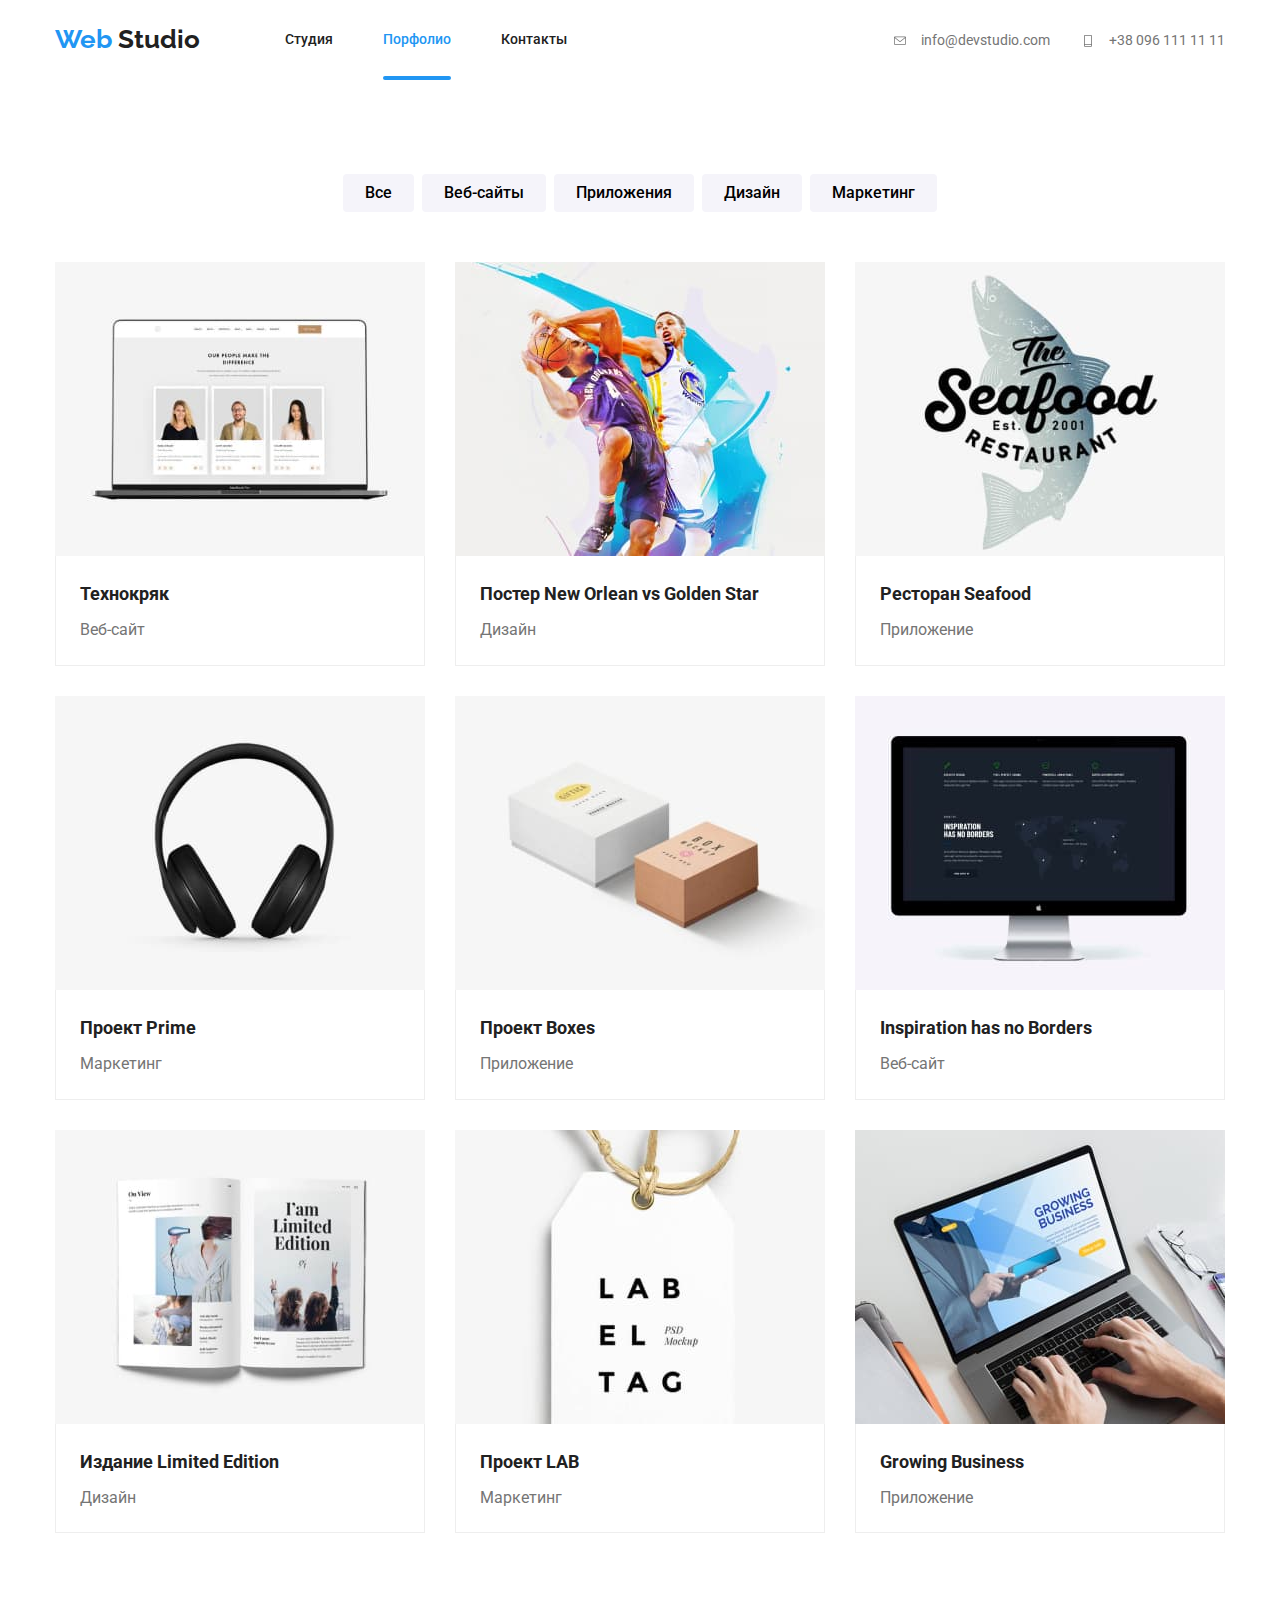
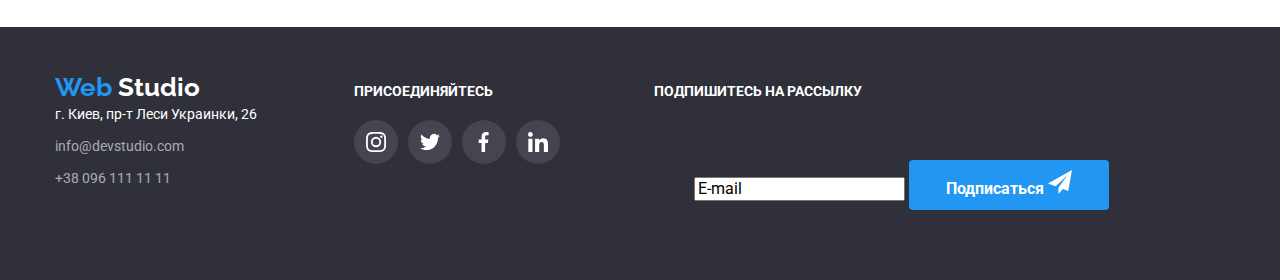
==== portfolio.html @ 16ce2cc9 "part-1" ====
<!DOCTYPE html>
<html lang="ru">
<head>
  <meta charset="UTF-8">
  <meta name="viewport" content="width=device-width, initial-scale=1.0">
  <title>Portfolio</title>
  <link href="https://fonts.googleapis.com/css2?family=Raleway:wght@700&family=Roboto:wght@400;500;700;900&display=swap" rel="stylesheet">
  <link rel="stylesheet" href="https://cdnjs.cloudflare.com/ajax/libs/modern-normalize/0.6.0/modern-normalize.min.css">
  <link rel="stylesheet" href="./css/styles.css">
</head>
<body>
  <header class="header-container">
    <nav class="container">
      <div class="navigator">
        <a href="/" class="logo">
          <span class="logo-web">Web</span>
          <span class="logo-studio">Studio</span>
        </a>
          <ul class="site-nav">
            <li class="item">
              <a href="./index.html" class="link">Студия</a>
            </li>
            <li class="item">
              <a href="./portfolio.html" class="link current">Порфолио</a>
            </li>
            <li class="item">
              <a href="" class="link">Контакты</a>
            </li>
          </ul>
          <ul class="site-contacts">
            <li class="item">
              <!--<img src="image/mail.svg" alt="" />-->
              <a href="mailto:info@devstudio.com" class="link">
                <svg class="site-contacts-icon" width="16px" height="12px">
                  <use href="./image/sprites_l.svg#icon-mail_l"></use>
                </svg>
                info@devstudio.com</a>
            </li>
            <li class="item">
              <!--<img src="image/tel.svg" alt="" />-->
              <a href="tel:+380961111111" class="link">
                <svg class="site-contacts-icon" width="16px" height="12px">
                  <use href="./image/sprites_l.svg#icon-tel_l"></use>
                </svg>
                +38 096 111 11 11</a>
            </li>
          </ul>
        </div>
      </nav>
   </header>
  <main class="container">
    <section class="section">
        <ul class="portfolio-button">
      <li class="item"><button type="button" class="button-portfolio">Все</button></li>
      <li class="item"><button type="button" class="button-portfolio">Веб-сайты</button></li>
      <li class="item"><button type="button" class="button-portfolio">Приложения</button></li>
      <li class="item"><button type="button" class="button-portfolio">Дизайн</button></li>
      <li class="item"><button type="button" class="button-portfolio">Маркетинг</button></li>
        </ul>
        <ul class="portfolio-container">
          <li class="portfolio-list-item">
              <a href="" class="portfolio">
                <div class="portfolio-project">
                  <img class="portfolio-list-image" src="./image/project1_l.jpg" alt="">
                  <div class="portfolio-action">
                    <p class="portfolio-list-content">
                Технокряк это современная площадка распространения коронавируса. Компании используют эту платформу для цифрового шпионажа и атак на защищённые сервера конкурентов.
                    </p>
                  </div>
                </div>
            <div class="card-content">
              <h3 class="portfolio-list-title">Технокряк</h3>
              <p class="portfolio-list-text">Веб-сайт</p>
            </div>
          </a>
          </li>
          <li class="portfolio-list-item">
            <a href="" class="portfolio">
              <div class="portfolio-project">
                <img class="portfolio-list-image" src="image/project2_l.jpg" alt="" />
                <div class="portfolio-action">
                  <p class="portfolio-list-content">
                Технокряк это современная площадка распространения коронавируса. Компании используют эту платформу для цифрового шпионажа и атак на защищённые сервера конкурентов.
                  </p>
                </div>
              </div>
            <div class="card-content">
              <h3 class="portfolio-list-title">Постер New Orlean vs Golden Star</h3>
              <p class="portfolio-list-text">Дизайн</p>
            </div>
          </a>
          </li>
        <li class="portfolio-list-item">
          <a href="" class="portfolio">
            <div class="portfolio-project">
                <img  class="portfolio-list-image" src="image/project3_l.jpg" alt="" />
                <div class="portfolio-action">
                  <p class="portfolio-list-content">
                Технокряк это современная площадка распространения коронавируса. Компании используют эту платформу для цифрового шпионажа и атак на защищённые сервера конкурентов.
                  </p>
                </div>
            </div>
            <div class="card-content">
              <h3 class="portfolio-list-title">Ресторан Seafood</h3>
              <p class="portfolio-list-text">Приложение</p>
           </div>
          </a>
        </li>
        <li class="portfolio-list-item">
          <a href="" class="portfolio">
            <div class="portfolio-project">
                <img class="portfolio-list-image" src="image/project4_l.jpg" alt="" />
                <div class="portfolio-action">
                  <p class="portfolio-list-content">
                Технокряк это современная площадка распространения коронавируса. Компании используют эту платформу для цифрового шпионажа и атак на защищённые сервера конкурентов.
                  </p>
                </div>
            </div>
            <div class="card-content">
              <h3 class="portfolio-list-title">Проект Prime</h3>
              <p class="portfolio-list-text">Маркетинг</p>
            </div>
          </a>
        </li>
        <li class="portfolio-list-item">
          <a href="" class="portfolio">
            <div class="portfolio-project">
              <img class="portfolio-list-image" src="image/project5_l.jpg" alt="" />
              <div class="portfolio-action">
                <p class="portfolio-list-content">
                Технокряк это современная площадка распространения коронавируса. Компании используют эту платформу для цифрового шпионажа и атак на защищённые сервера конкурентов.
                </p>
              </div>
            </div>
            <div class="card-content">
              <h3 class="portfolio-list-title">Проект Boxes</h3>
              <p class="portfolio-list-text">Приложение</p>
            </div>
          </a>
        </li>
        <li class="portfolio-list-item">
          <a href="" class="portfolio">
            <div class="portfolio-project">
              <img class="portfolio-list-image" src="image/project6_l.jpg" alt="" />
              <div class="portfolio-action">
                <p class="portfolio-list-content">
                Технокряк это современная площадка распространения коронавируса. Компании используют эту платформу для цифрового шпионажа и атак на защищённые сервера конкурентов.
                </p>
              </div>
            </div>
            <div class="card-content">
              <h3 class="portfolio-list-title">Inspiration has no Borders</h3>
              <p class="portfolio-list-text">Веб-сайт</p>
            </div>
          </a>
        </li>
        <li class="portfolio-list-item">
          <a href="" class="portfolio">
            <div class="portfolio-project">
              <img class="portfolio-list-image" src="image/project7_l.jpg" alt="" />
              <div class="portfolio-action">
                <p class="portfolio-list-content">
                Технокряк это современная площадка распространения коронавируса. Компании используют эту платформу для цифрового шпионажа и атак на защищённые сервера конкурентов.
                </p>
              </div>
            </div> 
            <div class="card-content">
              <h3 class="portfolio-list-title">Издание Limited Edition</h3>
              <p class="portfolio-list-text">Дизайн</p>
            </div>
          </a>
        </li>
        <li class="portfolio-list-item">
          <a href="" class="portfolio">
            <div class="portfolio-project">
              <img class="portfolio-list-image" src="image/project8_l.jpg" alt="" />
              <div class="portfolio-action">
                <p class="portfolio-list-content">
                Технокряк это современная площадка распространения коронавируса. Компании используют эту платформу для цифрового шпионажа и атак на защищённые сервера конкурентов.
                </p>
              </div>
            </div>
            <div class="card-content">
              <h3 class="portfolio-list-title">Проект LAB</h3>
              <p class="portfolio-list-text">Маркетинг</p>
            </div>
          </a>
        </li>
        <li class="portfolio-list-item">
          <a href="" class="portfolio">
            <div class="portfolio-project">
              <img class="portfolio-list-image" src="image/project9_l.jpg" alt="" />
              <div class="portfolio-action">
                <p class="portfolio-list-content">
                Технокряк это современная площадка распространения коронавируса. Компании используют эту платформу для цифрового шпионажа и атак на защищённые сервера конкурентов.
                </p>
              </div>
            </div>
            <div class="card-content">
              <h3 class="portfolio-list-title">Growing Business</h3>
              <p class="portfolio-list-text">Приложение</p>
            </div>
          </a>
        </li>
      </ul>
    </section>
  </main>
  <footer class="page-footer">
    <div class="container">
      <div class="logo-contacts">
       <a href="/" class="logo-foot">
       <span class="logo-web-foot">Web</span>
       <span class="logo-studio-foot">Studio</span>
       </a>
         <address>
          <ul>
            <li class="address">
              <span class="footer-address">г. Киев, пр-т Леси Украинки, 26</span>
            </li>
            <li class="address">
              <a href="mailto:info@devstudio.com" class="footer-link">info@devstudio.com</a>
            </li>
            <li class="address">
              <a href="tel:+380961111111" class="footer-link">+38 096 111 11 11</a>
            </li>
          </ul>
         </address>
       </div>
       <div class="icon-footer">
         <b class="footer-title">присоединяйтесь</b>
         <ul class="icon-footer-list">
           <li class="item">       
             <a href="" class="footer-link-n" aria-label="Инстаграмм">
               <svg class="footer-link-icon" width="20px" height="20px">
                 <use href="./image/sprites_l.svg#icon-inst_l"></use>
              </svg>
            </a>
               <!--<img src="image/inst.svg" alt="" /></a>-->
           </li>
           <li class="item">
             <a href="" class="footer-link-n" aria-label="Твиттер">
                 <svg class="footer-link-icon" width="20px" height="20px">
                   <use href="./image/sprites_l.svg#icon-twit_l"></use>
                 </svg>
                  <!--<img src="image/twit.svg" alt="" />-->
               </a>
           </li>
           <li class="item">
             <a href="" class="footer-link-n" aria-label="Фейсбук">
               <svg class="footer-link-icon" width="20px" height="20px">
                 <use href="./image/sprites_l.svg#icon-face_l"></use>
               </svg>
               <!--<img src="image/face.svg" alt="" /></a>-->
             </a>
           </li>
           <li class="item">
             <a href="" class="footer-link-n" aria-label="Линкедин">
               <svg class="footer-link-icon" width="20px" height="20px">
                 <use href="./image/sprites_l.svg#icon-link_l"></use>
               </svg>
               <!--<img src="image/link.svg" alt="" /></a>-->
             </a>
           </li>
         </ul> 
        </div>
       <div>
        <span class="footer-title">Подпишитесь на рассылку</span>
        <form action="/">
           <input type="text" name="/" value="E-mail" />
           <button class="button-footer">
             Подписаться
             <svg width="24px" height="24px">
               <use href="./image/sprites_l.svg#icon-telegram_l"></use>
             </svg>
           <!--<img src="image/telegram.svg" alt="" />-->
           </button>
        </form>
       </div>
      </div>
   </footer>
  </body>
</html>
---- css/styles.css ----
:root {
  --primary-text-color:  #757575;
  --title-text-color: #212121;
  --accent-color: #2196F3;
  --secondary-background-color: #F5F4FA;
  --transition-timing-function: 250ms cubic-bezier(0.4, 0, 0.2, 1);
  }
body {
  background-color: #FFFFFF;
  color: var(--primary-text-color);
  font-family: Roboto, sans-serif;
 }
  /*cтиль логотипа*/
.logo {
  font-weight: 700;
  font-size: 26px;
  line-height: 1.2;
  font-family: Raleway, sans-serif;
  text-decoration: none;
  }
.logo-web{
  color: #2196F3;
 }
.logo-studio {
  color: #212121;
 }
/*сброс списка*/
ul {
 padding: 0px;
 margin: 0px;
 list-style: none;
}
  /*стиль навигации и навигации*/
  .header-container {
  }
  /*.header .container {
  display: flex;
  height: 80px;
  align-items: center;
   }*/

.container {
  width: 1200px;
  padding-left: 15px;
  padding-right: 15px;
  margin-left:  auto;
  margin-right: auto;
 }
.navigator {
    display: flex;
    align-items: center;
 }
.site-nav {
  display: flex;
  margin-left: 85px;
 }
.site-nav .item + .item {
  margin-left: 50px;
 }
.site-nav .link {
  display: block;
  padding-top: 32px;
  padding-bottom: 32px;

  color: var(--title-text-color);
  font-weight: 500;
  font-size: 14px;
  line-height: 1.14;
  text-decoration: none;
}
.site-nav .link:hover,
.site-nav .link:focus{
  color: var(--accent-color);
  outline: none;
  transition: var(--transition-timing-function);
  
}
.site-nav .link.current {
  color: var(--accent-color);
  
}
.site-nav .link{
  position: relative;
  
}
.site-nav .link.current::after {
position: absolute;
bottom: 0;
content: '';
display: block;
height: 4px;
width: 100%;
border-radius: 2px;
background-color: var(--accent-color);

}
.site-contacts {
  display: flex;
  margin-left: auto;
}  
.site-contacts .item + .item {
  margin-left: 30px;
}
.site-contacts .link {
  color: var(--primary-text-color)
  font-weight: 500;
  font-size: 14px;
  line-height: 1.14;
  text-decoration: none;
 
}
.site-contacts .link:hover,
.site-contacts .link:focus{
  color: var(--accent-color);
  outline: none;
  transition: var(--transition-timing-function);
  ;
  
}
.site-contacts-icon{
  margin-right: 10px;
  fill: currentColor;
  vertical-align: middle;
  
}
.site-contacts-icon:hover{
  fill: var(--accent-color);
  transition: var(--transition-timing-function);
  
}
/*секция hero*/
.hero {
  background-image: linear-gradient(
    to right,
    rgba(47, 48, 58, 0.8),
    rgba(47, 48, 58, 0.8)),
     url(../image/Header_img_l.jpg);
  /*height: 600px;*/
  max-width: 1600px;
  margin-right: auto;
  margin-left: auto;
  /*outline: 1px solid red;*/
  background-position: center;
  background-size: cover;
  background-repeat: no-repeat;
  background-color: rgba(47, 48, 58, 0.8);
  
  text-align: center;
  padding-top: 200px;
  padding-bottom: 200px;
  
  
}
.hero .hero-title {
  margin-top: 0px;
  margin-bottom: 30px;
  /*background-color: var(--secondary-background-color);*/
  color: #FFFFFF;
  font-weight: 900;
  font-size: 44px;
  line-height: 1.4;
  text-transform: uppercase;
 }
/*заголовки в секциях*/
.section {
  padding-top: 94px;
  padding-bottom: 94px;
}
.advantages-section {
  padding-top: 94px;
  padding-bottom: 0;
  }
.section-title {
  margin-top: 0;
  margin-bottom: 50px;
  color: var(--title-text-color);
  font-weight: 700;
  font-size: 36px;
  line-height: 1.16;
  text-align: center;
  /*letter-spacing: 1.2em;*/
}
/*секция преимудеств*/
.advantages-list {
  display: flex;
  }
.advantages-list .item/*::before*/{
  /*display: block;
  content: '';
  height: 120px;
  background-size: 70px;
  background-repeat: no-repeat;
  background-position: center;
  background-color: var(--secondary-background-color);*/
      
  }
 .advantage-icon{
   padding: 25px 100px;
   background-color: var(--secondary-background-color);
   height: 120px;
 } 
/*.stacion::before{
  background-image: url(../image/station_l.svg);
}  
.clock::before{
  background-image: url(../image/clock_l.svg);
}
.computer::before{
  background-image: url(../image/computer_l.svg);
}
.rocketman::before{
  background-image: url(../image/rocketman_l.svg);
}*/
.advantages-list .item {
  width: calc((100% - 30px*3)/4);
}  
.advantages-list .item + .item {
  margin-left: 30px;
  }
.advantages-list-title {
  margin-top: 30px;
  margin-bottom: 10px;
  color: var(--title-text-color);
  font-weight: 700;
  font-size: 14px;
  line-height: 1.14;
  text-transform: uppercase;
}
.advantages-text {
  margin-top: 0px;
  margin-bottom: 0px;
  font-weight: normal;
  font-size: 14px;
  line-height: 1.7;
  letter-spacing: 0.03em
}

/*секция профиля*/
img {
  display: block;
  max-width: 100%;
  height: auto;
}
.list {
  display: flex;
}
.list .item + .item {
  margin-left: 30px;
}
.list .item {
  width: calc((100% - 30px*2)/3);
}
.list-profilу {
  margin-top: 0px;
  margin-bottom: 0px;
  padding: 28px 90px;
  color: #FFFFFF;
  background-color: rgba(47, 48, 58, 0.8);
  font-weight: 700;
  font-size: 14px;
  line-height: 1.14;
  text-align: center;
  letter-spacing: 0.03em;
}
.profily-card{
  position: relative;
}
.profili-text{
  position: absolute;
  width: 100%;
  bottom: 0;
  
}
/*секция команды*/
.section-comand {
  background-color: var(--secondary-background-color);
  text-align: center;
  padding-top: 94px;
  padding-bottom: 94px;
}
.list-comand {
  margin-top: 30px;
  margin-bottom: 10px;
  color: var(--title-text-color);
  font-weight: 500;
  font-size: 16px;
  line-height: 1.18;
  /*letter-spacing: 1.2em;*/
}
.comand-prof {
  margin-top: 0;
  margin-bottom: 16px;
  font-size: 16px;
  line-height: 1.18;
}
.section-comand .list .item {
  width: calc((100% - 30px*3)/4);
  padding-bottom: 24px;
  background: #FFFFFF;
  box-shadow: 0px 2px 1px rgba(0, 0, 0, 0.2), 0px 1px 1px rgba(0, 0, 0, 0.14), 0px 1px 3px rgba(0, 0, 0, 0.12);
  border-radius: 0px 0px 4px 4px;
}
.icon {
  margin-top: 16px;
  }
.network .link {
  display: flex;
  justify-content: center;
  align-items: center;
  width: 44px;
  height: 44px;
  border-radius: 50%;
  
  
  /*color: var(--secondary-background-color);*/
 }
.network .link:hover,
.network .link:focus,
.footer-link-n:hover,
.footer-link-n:focus{
  width: 44px;
  height: 44px;
  border-radius: 50%;
  background-color: var(--accent-color);
  outline: none;
  transition: var(--transition-timing-function);
}
.network .link:hover svg,
.network .link:focus svg{
  fill: #FFFFFF;
  transition: var(--transition-timing-function);
}
.link-icon {
  fill: #AFB1B8;
}
.footer-link-icon{
  fill: #FFFFFF;
}
.footer-link-n{
  display: flex;
  justify-content: center;
  align-items: center;
  width: 44px;
  height: 44px;
  border-radius: 50%;
  background-color: rgba(255, 255, 255, 0.1);
  
}  

.network {
  display: flex;
  padding: 0 32px;
  justify-content: space-between;
  }
.client {
  display: flex;
  justify-content: center;
  }

.client-icon{
  display: flex;
  justify-content: center;
  align-items: center;
  width: calc((100% - 30px*5)/6);
  min-width: 170px;
  height: 90px;
  border: 1px solid #AFB1B8;
  border-radius: 4px;
  fill: #AFB1B8;
 
  }
.client-icon:hover{
  border: 1px solid var(--accent-color);
  border-radius: 4px;
  fill: var(--accent-color);
  transition: var(--transition-timing-function);
  
}  
/*кнопка*/
.button-hero,
.button-footer,
.form-button {
  border-radius: 4px ;
  padding: 10px 32px;
  width: 200px;
  height: 50px;
  color: #FFFFFF;
  background-color: var(--accent-color);
  font-family: inherit;
  font-weight: bold;
  font-size: 16px;
  line-height: 1.8;
  display: inline-block;
  align-items: center;
  /*letter-spacing: 1.9em;*/
  text-decoration: none;
  border: transparent;
}
.button-footer {
  padding: 10px 29px;
  text-align: center;
}
  
/*footer*/
.page-footer {
  
  background-color:  #2F303A;
}
.page-footer > .container {
  display: flex;  
  height: 253px;
  align-items: baseline;
  padding-top: 45px;
  
  /*justify-content: space-between;*/
}

/*footer logo*/
.logo-contacts {
  width: 230px;
  margin-right: 69px;
}
.logo-foot {
  font-weight: 700;
  font-size: 26px;
  line-height: 1.2;
  font-family: Raleway, sans-serif;
  text-decoration: none;
  }
.logo-web-foot {
  color: #2196F3;
}
.logo-studio-foot {
  color:#FFFFFF;
}
/*.address {
margin-bottom: 8px;
}*/
.address:not(:last-child){
  margin-bottom: 8px;
}
.footer-address {
  color: #FFFFFF;
  font-style: normal;
  font-size: 14px;
  line-height: 1.7;
 
}
.footer-link {
  color: rgba(255, 255, 255, 0.6);
  font-style: normal;
  font-weight: normal;
  font-size: 14px;
  line-height: 1.7;
  text-decoration: none;
}
.icon-footer {
  width: 206px;
  margin-right: 94px;
}
.icon-footer-list {
  display: flex;
  justify-content: space-between;

}
.icon-footer-list .item {
  margin-right: 10px;
  text-align: center;
}
.footer-title {
  display: block;
  margin-bottom: 20px;

  color: #FFFFFF;
  font-weight: 700;
  font-size: 14px;
  line-height: 1.1;
  text-transform: uppercase;
  }
 
/*.copy {
  display: block;
  color: rgba(255, 255, 255, 0.4);
  font-weight: normal;
  font-size: 12px;
  line-height: 2;
  text-align: center;
  text-decoration: none;
  margin-top: 0px;
  margin-bottom: 0px;
  padding-top: 18px;
  padding-bottom: 21px; 
}*/

/* portfolio*/
.portfolio-button {
  display: flex;
  justify-content: center;
  align-items: flex-start;
  margin-bottom: 50px;
  }
.button-portfolio  {
  border-radius: 4px;
  padding: 6px 22px;
  width: auto;
  height: 38px;
  background-color: var(--secondary-background-color);
  font-family: inherit;
  font-style: normal;
  font-weight: 500;
  font-size: 16px;
  line-height: 1.6;
  text-align: center;
  align-items: center;
  border: transparent;
  outline: none;
  }
  
.button-portfolio:hover {
  color: var(--secondary-background-color);
  background-color: var(--accent-color);
  box-shadow:  0px 2px 2px rgba(0, 0, 0, 0.12),
  0px 1px 2px rgba(0, 0, 0, 0.08),
  0px 3px 1px rgba(0, 0, 0, 0.1);
  transition: var(--transition-timing-function);
}
  
.portfolio-button .item:not(:first-child){
  margin-left: 8px;
}
.portfolio-container {
  display: flex;
  flex-wrap: wrap;
  }
.portfolio-list-item {
   width: calc((100% - 60px)/3);
   margin-right: 30px;
   margin-bottom: 30px;
   /*border: 1px solid #EEEEEE;*/
 }
.portfolio-list-item:hover{
  box-shadow:  1px 4px 6px rgba(0, 0, 0, 0.16),
   0px 4px 4px rgba(0, 0, 0, 0.06),
   0px 1px 1px rgba(0, 0, 0, 0.12);
   transition: var(--transition-timing-function);
 }
.portfolio-list-item:nth-child(3n) {
  margin-right: 0px;
 }
.portfolio-list-item:nth-last-child(-n+3) {
   margin-bottom: 0px;
 }
.card-content {
  background: #FFFFFF;
  border-right: 1px solid #EEEEEE;
  border-left:  1px solid #EEEEEE;
  border-bottom: 1px solid #EEEEEE;
  padding-left: 24px;
  padding-top: 20px;
  padding-bottom: 20px;
  padding-right: 24px;
  
 }
.portfolio-list-image {
   display: block;
 }
.portfolio-list-title {
  margin-top: 0;
  margin-bottom: 4px;
  color: var(--title-text-color);
  font-weight: 700;
  font-size: 18px;
  line-height: 2;
}
.portfolio-list-content {
  padding: 63px 24px;
  margin: 0;
  font-size: 18px;
  line-height: 1.5;
  letter-spacing: 0.03em;
  color: #FFFFFF;
  background-color: rgba(33, 150, 243, 0.9);
}
.portfolio-project{
  position: relative;
  overflow: hidden;
} 
.portfolio-project:hover .portfolio-action,
.portfolio-project:focus .portfolio-action{
  opacity: 1;
  /*transition: var(--transition-timing-function);
  ransition: 1000ms var(--transition-timing-function);
  transition-delay: 5s;*/
  transform: translateY(0%) ;

}
.portfolio-action{
  position: absolute;
  top: 0;
  left: 0;
  height: 100%;
  overflow: hidden;
  /*opacity: 0;*/
  display: flex;
  transition: var(--transition-timing-function);
  
  /*transition-duration: 250ms;
  transition-timing-function: cubic-bezier(0.4, 0, 0.2, 1);*/
   
  transform: translateY(100%)
}

.portfolio-list-text {
  font-size: 16px;
  line-height: 1.8;
  margin: 0;
  color: var(--primary-text-color);
}
.portfolio {
  text-decoration: none;
  }
.backdrop {
  position: fixed;
  top: 0;
  left: 0;
  width: 100%;
  height: 100%;
  background: rgba(0, 0, 0, 0.2);;
}
/*.backdrop.is-hidden {
  opacity: 0.5;
  pointer-events: none;
}*/
.modal {
  position: absolute;
  top: 50%;
  left: 50%;
  transform: translate(-50%, -50%);

  min-width: 528px;
  min-height: 582px;

  background: #FFFFFF;
  box-shadow: 0px 2px 1px rgba(0, 0, 0, 0.2), 0px 1px 1px rgba(0, 0, 0, 0.14), 0px 1px 3px rgba(0, 0, 0, 0.12);
  border-radius: 4px;
  outline: 3px solid red;
  
}
form {
  
  width: 528px;
  margin-left: auto;
  margin-right: auto;
  padding: 40px;
  
}
.form-title {
  margin-bottom: 30px;
  font-style: normal;
  font-weight: 700;
  font-size: 20px;
  line-height: 1.15;
  text-align: center;
  color: var(--title-text-color);
}
.form-field {
  display: flex;
  flex-direction: column;
  margin-bottom: 28px;
  
}
.form-field input{
  margin: 0;
  padding-top: 12px;
  padding-bottom: 12px;
  border: 1px solid rgba(33, 33, 33, 0.2);
  box-sizing: border-box;
  border-radius: 4px;
  }
  
.form-field label {
  font-style: normal;
  font-weight: normal;
  font-size: 14px;
  line-height: 1.14;
  letter-spacing: 0.01em;
  
  color: var(--primary-text-color);
}
.comment {
  padding: 12px 16px;
  margin-bottom: 20px;
  border: 1px solid rgba(33, 33, 33, 0.2);
  box-sizing: border-box;
  border-radius: 4px;
}
.checkbox-agree {
  color: var(--accent-color);
  }
.form-button {
box-shadow: 0px 4px 4px rgba(0, 0, 0, 0.15);
  }
.topic-optons{

}
.topic-optons input[type='checked'] {

}
textarea {
  resize: none;
}
/*остновной цвет текста
color: #757575;*/

/*цвет заголовков color: #212121;*/
/* цвет страницы Background #E5E5E5*/
/* вторичный цвет фона #F5F4FA*/
/* цвет футер текста  #FFFFFF +  rgba(255, 255, 255, 0.6); = почта + тел + подпись нижней строки*/
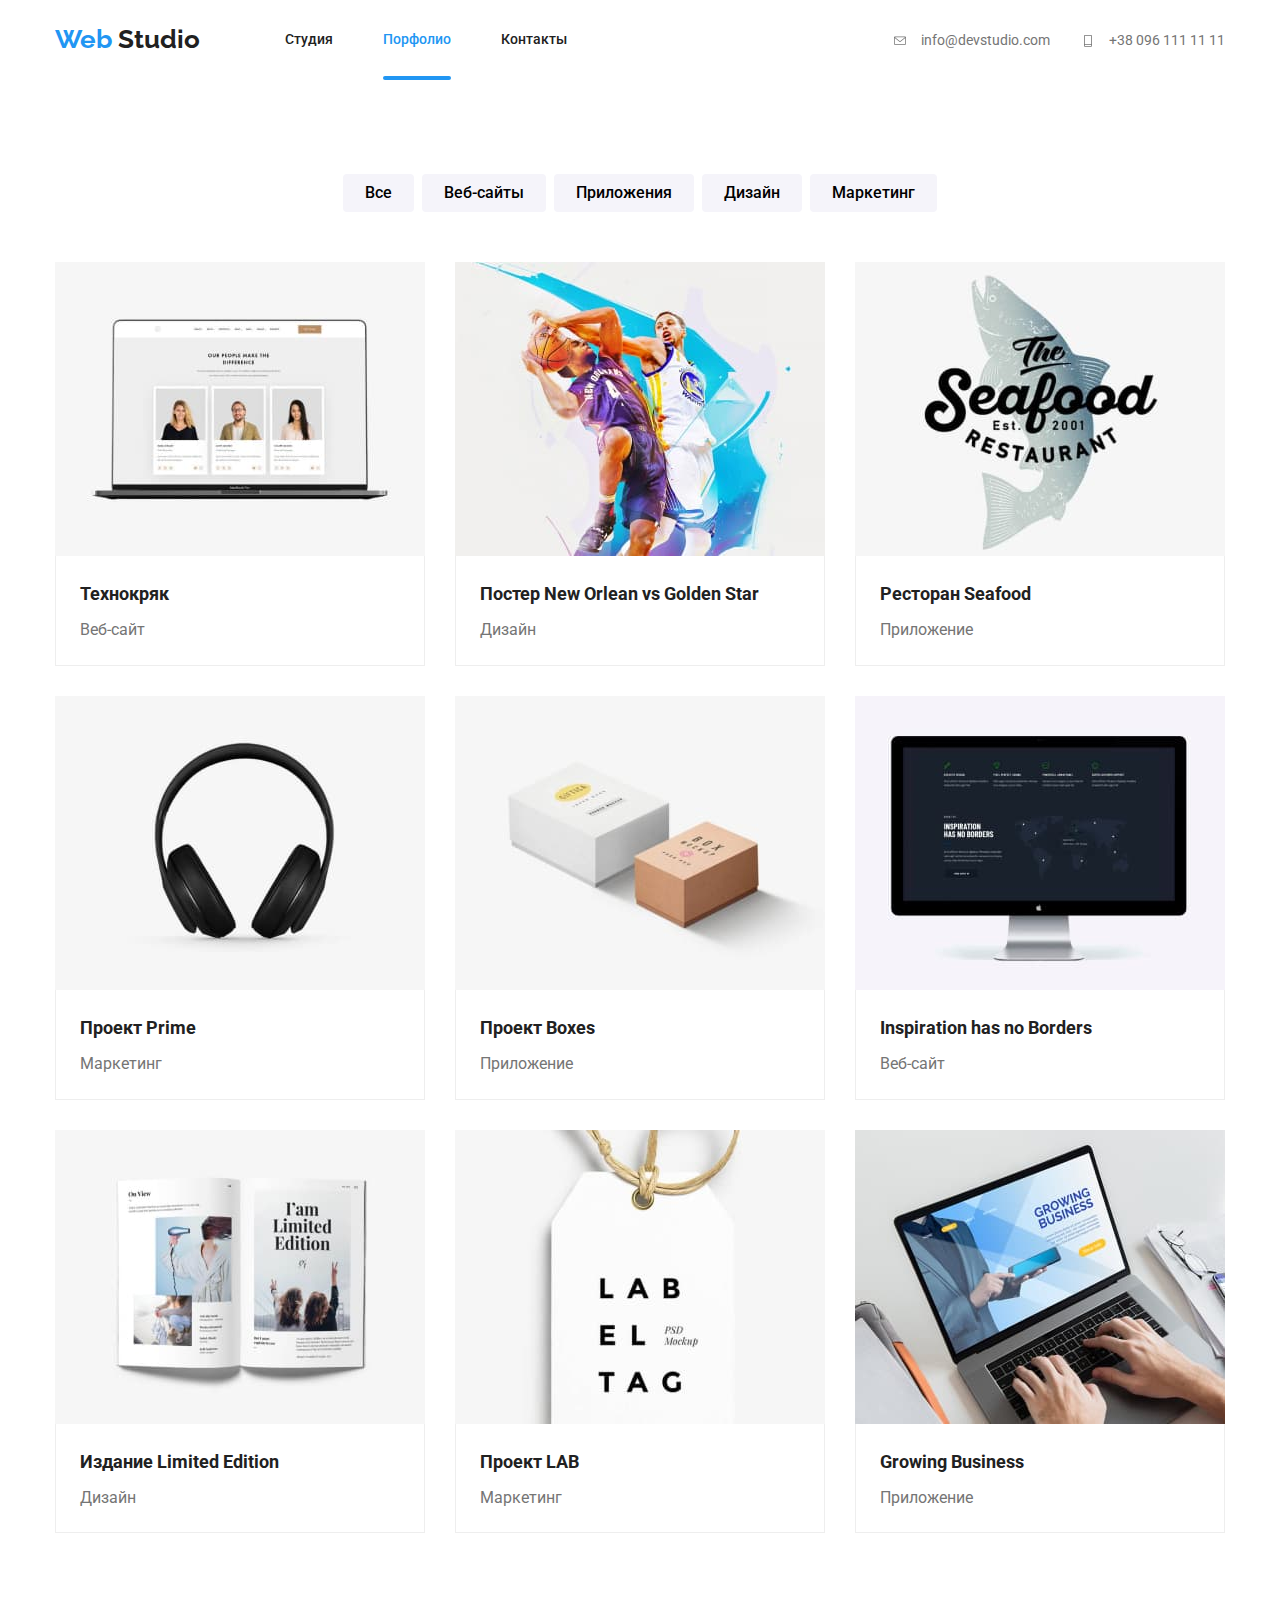
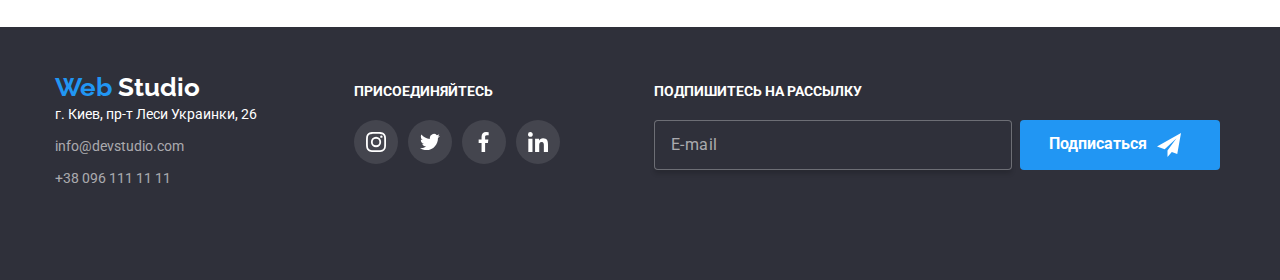
==== commit 68b1ec70: "form+footer" ====
--- a/portfolio.html
+++ b/portfolio.html
@@ -264,17 +264,23 @@
          </ul> 
         </div>
        <div>
-        <span class="footer-title">Подпишитесь на рассылку</span>
-        <form action="/">
-           <input type="text" name="/" value="E-mail" />
-           <button class="button-footer">
-             Подписаться
-             <svg width="24px" height="24px">
-               <use href="./image/sprites_l.svg#icon-telegram_l"></use>
-             </svg>
-           <!--<img src="image/telegram.svg" alt="" />-->
-           </button>
-        </form>
+        <!--<span class="footer-title">Подпишитесь на рассылку</span>
+        <form action="/">-->
+          <div class="footer-form" >
+          <div class="footer-mailing">
+          <b class="footer-title">Подпишитесь на рассылку</b>
+            <input class="footer-input" type="text" name="mailing"  id="mailing" value="E-mail" />
+            <!--<label for="mailing" class="footer-label">E-mail</label>-->
+          </div>
+            <button class="button-footer">
+              Подписаться
+              <svg class="button-footer-icon" width="24px" height="24px">
+                <use href="./image/sprites_l.svg#icon-telegram_l"></use>
+              </svg>
+            <!--<img src="image/telegram.svg" alt="" />-->
+            </button>
+          </div>
+         </form>
        </div>
       </div>
    </footer>
--- a/css/styles.css
+++ b/css/styles.css
@@ -346,6 +346,31 @@
   background-color: rgba(255, 255, 255, 0.1);
   
 }  
+.footer-input {
+ padding-left: 16px;
+ padding-top: 16px;
+ padding-bottom: 16px;
+  width: 358px;
+  height: 50px;
+  border: 1px solid rgba(255, 255, 255, 0.3);
+box-sizing: border-box;
+box-shadow: 0px 4px 4px rgba(0, 0, 0, 0.15);
+border-radius: 4px;
+background: #2F303A;
+font-style: normal;
+font-weight: 400;
+font-size: 16px;
+line-height: 1.25;
+letter-spacing: 0.03em;
+color: rgba(255, 255, 255, 0.6);
+}
+.footer-mailing {
+  display: block;
+}
+.footer-form {
+  display: flex;
+  align-items: flex-end;
+}
 
 .network {
   display: flex;
@@ -397,10 +422,15 @@
   border: transparent;
 }
 .button-footer {
+  display: flex;
   padding: 10px 29px;
+  
   text-align: center;
-}
-  
+  margin-left: 8px;
+}
+.button-footer-icon {
+  margin-left: 10px;
+} 
 /*footer*/
 .page-footer {
   
@@ -625,17 +655,18 @@
   left: 0;
   width: 100%;
   height: 100%;
-  background: rgba(0, 0, 0, 0.2);;
-}
-/*.backdrop.is-hidden {
-  opacity: 0.5;
+  background: rgba(0, 0, 0, 0.2);
+}
+.backdrop.is-hidden {
+  opacity: 0;
   pointer-events: none;
-}*/
+}
 .modal {
   position: absolute;
   top: 50%;
   left: 50%;
-  transform: translate(-50%, -50%);
+  transform: translate(-50%, -50%) scale(1.25);
+  
 
   min-width: 528px;
   min-height: 582px;
@@ -647,14 +678,13 @@
   
 }
 form {
-  
   width: 528px;
   margin-left: auto;
   margin-right: auto;
   padding: 40px;
-  
 }
 .form-title {
+  display: block;
   margin-bottom: 30px;
   font-style: normal;
   font-weight: 700;
@@ -664,21 +694,38 @@
   color: var(--title-text-color);
 }
 .form-field {
+  position: relative;
   display: flex;
   flex-direction: column;
   margin-bottom: 28px;
   
 }
 .form-field input{
+  width: 100%;
+  height: 40px;
   margin: 0;
   padding-top: 12px;
   padding-bottom: 12px;
+  padding-left: 42px;
   border: 1px solid rgba(33, 33, 33, 0.2);
   box-sizing: border-box;
   border-radius: 4px;
-  }
-  
+}
+
+.form-input:focus,
+.comment:focus {
+  border: 1px solid var(--accent-color);
+  box-sizing: border-box;
+  border-radius: 4px;
+  outline: 1px solid var(--accent-color);
+  transition: var(--transition-timing-function);
+}
+
 .form-field label {
+  position: absolute;
+  top: 50%;
+  left: 42px;
+  transform: translateY(-50%);
   font-style: normal;
   font-weight: normal;
   font-size: 14px;
@@ -686,26 +733,151 @@
   letter-spacing: 0.01em;
   
   color: var(--primary-text-color);
+  transition: var(--transition-timing-function);
+}
+.form-input:focus + .form-label,
+.form-input:not(:placeholder-shown) + .form-label {
+  
+  color: var(--accent-color);
+  transform: translate(-26px, -38px);
+  transition: var(--transition-timing-function);
+}
+.form-icon{
+  position: absolute;
+  top: 50%;
+  left: 16px;
+  transform: translateY(-50%);
+
+  display: inline;
+  width: 18px;
+  height: 18px;
+  color: var(--title-text-color);
+}
+.form-field:focus-within {
+  fill: var(--accent-color);
+  transition: var(--transition-timing-function);
+}
+.form-field .form-label-comment {
+  top: 10px;
+  left: 16px;
+  font-style: normal;
+  font-weight: normal;
+  font-size: 14px;
+  line-height: 1.14;
+  letter-spacing: 0.01em;
+  transform: translateY(10%);
+
 }
 .comment {
+  height: 120px;
   padding: 12px 16px;
   margin-bottom: 20px;
   border: 1px solid rgba(33, 33, 33, 0.2);
   box-sizing: border-box;
   border-radius: 4px;
+
+  font-style: normal;
+  font-weight: normal;
+  font-size: 14px;
+  line-height: 1.14;
+  letter-spacing: 0.01em;
+
+  color: var(--primary-text-color);
+}
+.comment:focus + .form-label-comment,
+.comment:placeholder-shown + .form-label-comment {
+  color: var(--accent-color);
+  transform: translateY(-28px);
 }
 .checkbox-agree {
+  padding-left: 4px;
   color: var(--accent-color);
   }
+.checkbox {
+  /*-webkit-appearance: none;
+  -moz-appearance: none;
+  appearance: none;*/
+  position: absolute;
+  width: 1px;
+  height: 1px;
+  margin: -1px;
+  border: 0;
+  padding: 0;
+  clip: rect(0 0 0 0);
+  overflow: hidden;
+}
+.form-field-checkbox {
+  position: relative;
+  display: flex;
+  flex-direction: column;
+  align-items: center;
+}
+.checkbox-label {
+  display: flex;
+  margin-bottom: 30px;
+  font-style: normal;
+  font-weight: normal;
+  font-size: 14px;
+  line-height: 1.7;
+  color:var(--primary-text-color);
+}
+.form-field .checkbox-label {
+display: inline-block;
+align-items: center;
+}
+.form-icon-ckeckbox {
+  display: block;
+  width: 16px;
+  height: 16px;
+  border: 3px solid var(--title-text-color);
+  box-sizing: border-box;
+  border-radius: 4px;
+  position: absolute;
+  
+  margin-right: 8px;
+}
+.checkbox:checked {
+  width: 16px;
+  height: 16px;
+  border: 1px solid var(--accent-color);
+  box-sizing: border-box;
+  border-radius: 4px;
+  outline: 1px solid var(--accent-color);
+  transition: var(--transition-timing-function);
+  background-color: var(--accent-color);
+}
+.checkbox:checked ~ .form-icon-ckeckbox {
+  border: 3px solid var(--accent-color);
+  background-color: var(--accent-color);
+}
 .form-button {
 box-shadow: 0px 4px 4px rgba(0, 0, 0, 0.15);
   }
-.topic-optons{
-
-}
-.topic-optons input[type='checked'] {
-
-}
+.form-icon-close {
+  
+  color: var(--primary-text-color0);
+}  
+.form-button-close {
+  display: flex;
+  align-items: center;
+  justify-content: center;
+  width: 30px;
+  height: 30px;
+  border-radius: 50%;
+  border-color: color: var(--primary-text-color0);
+  outline: var(--primary-text-color0);
+  background-color: inherit;
+  position: absolute;
+  top: 8px;
+  right: 8px;
+}
+.form-button-close:hover,
+.form-button-close:focus-within {
+ border-color: color  none;
+}
+
+
+
 textarea {
   resize: none;
 }
